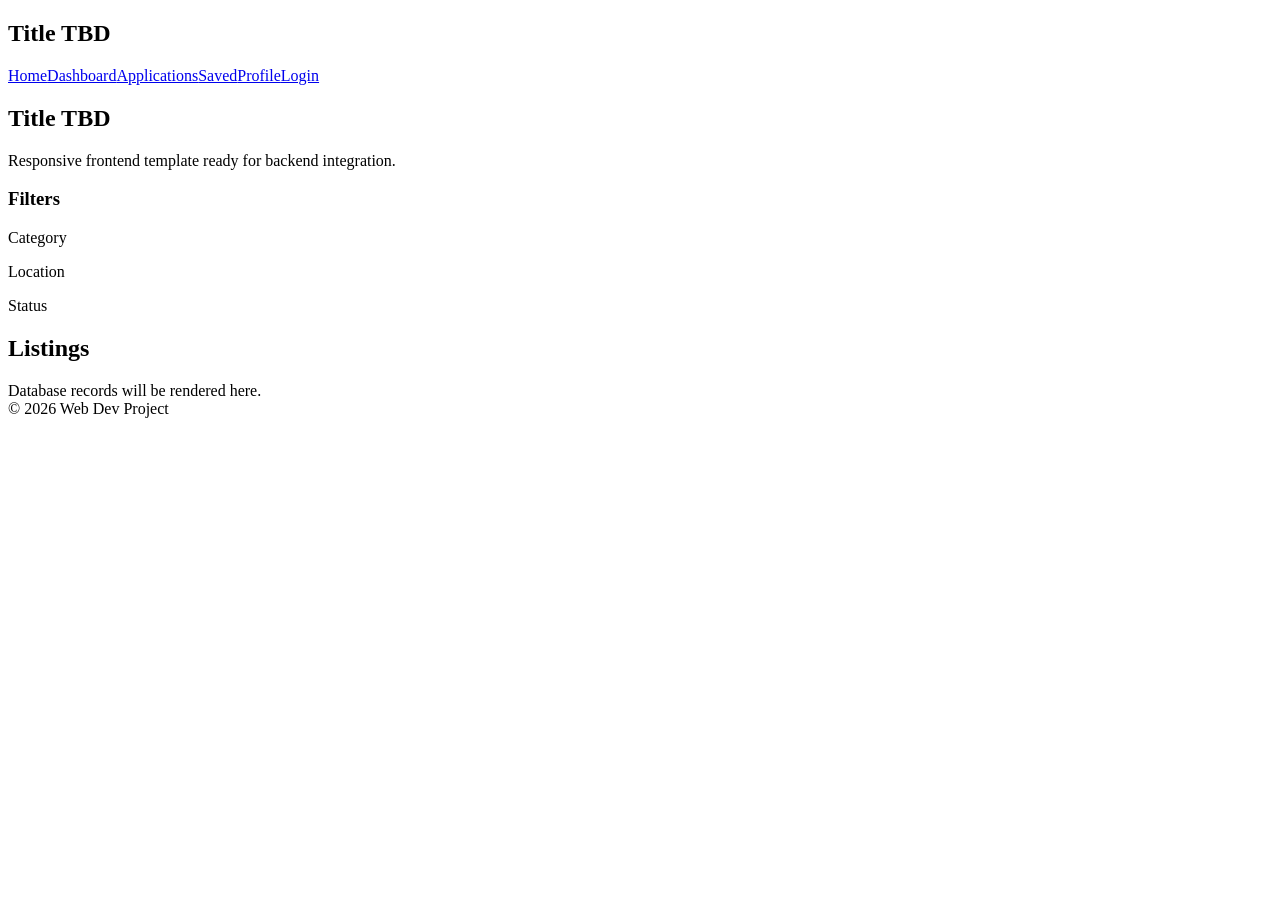
==== index.html @ d54eeb0e "Add files via upload" ====
<!DOCTYPE html><html><head><meta charset="utf-8"><meta name="viewport" content="width=device-width,initial-scale=1"><title>Title TBD</title><link rel="stylesheet" href="css/style.css"></head><body>
<header><h2>Title TBD</h2><nav>
<a href="index.html">Home</a><a href="dashboard.html">Dashboard</a><a href="applications.html">Applications</a><a href="saved-jobs.html">Saved</a><a href="profile.html">Profile</a><a href="login.html">Login</a>
</nav></header>
<section class='hero'><h1>Title TBD</h1><p>Responsive frontend template ready for backend integration.</p></section>
<div class='container'><div class='grid'><div class='sidebar'><h3>Filters</h3><p>Category</p><p>Location</p><p>Status</p></div>
<div class='card'><h2>Listings</h2><div class='job-placeholder'>Database records will be rendered here.</div></div></div></div>
<footer>© 2026 Web Dev Project</footer></body></html>
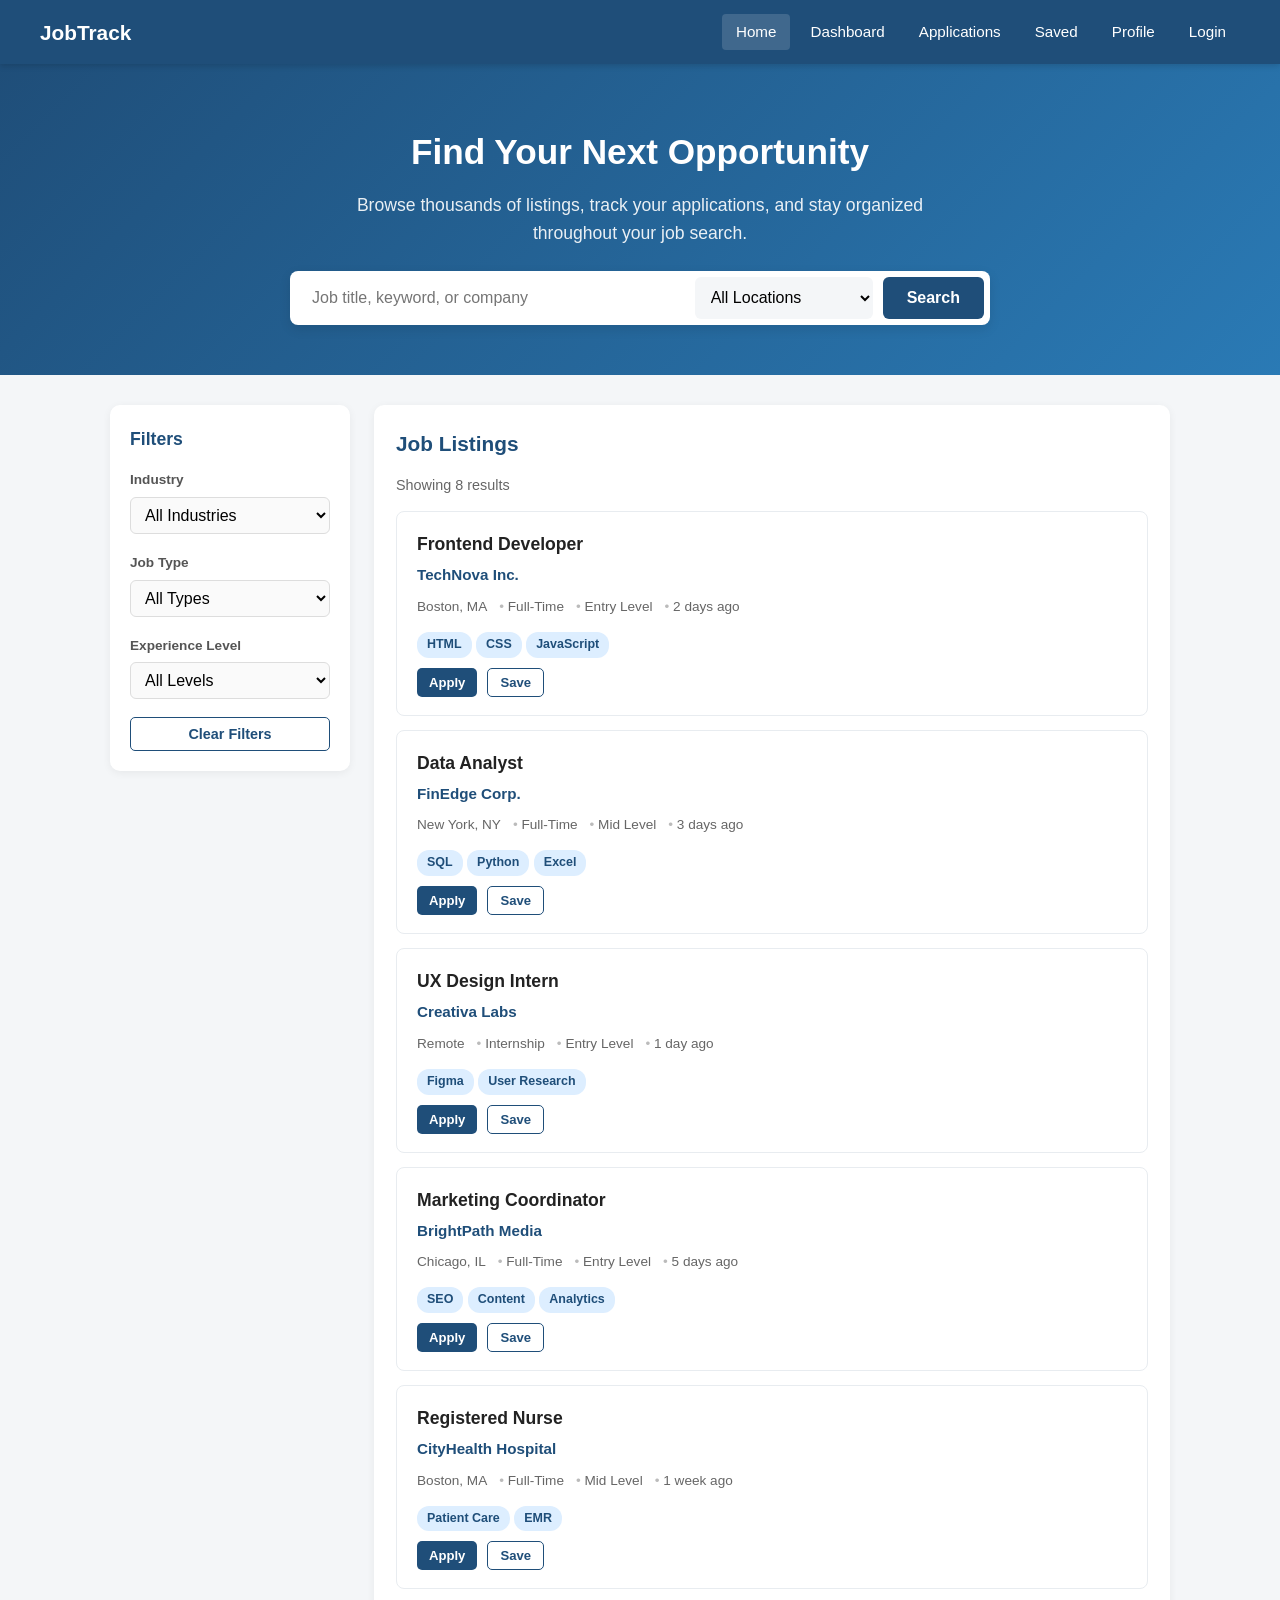
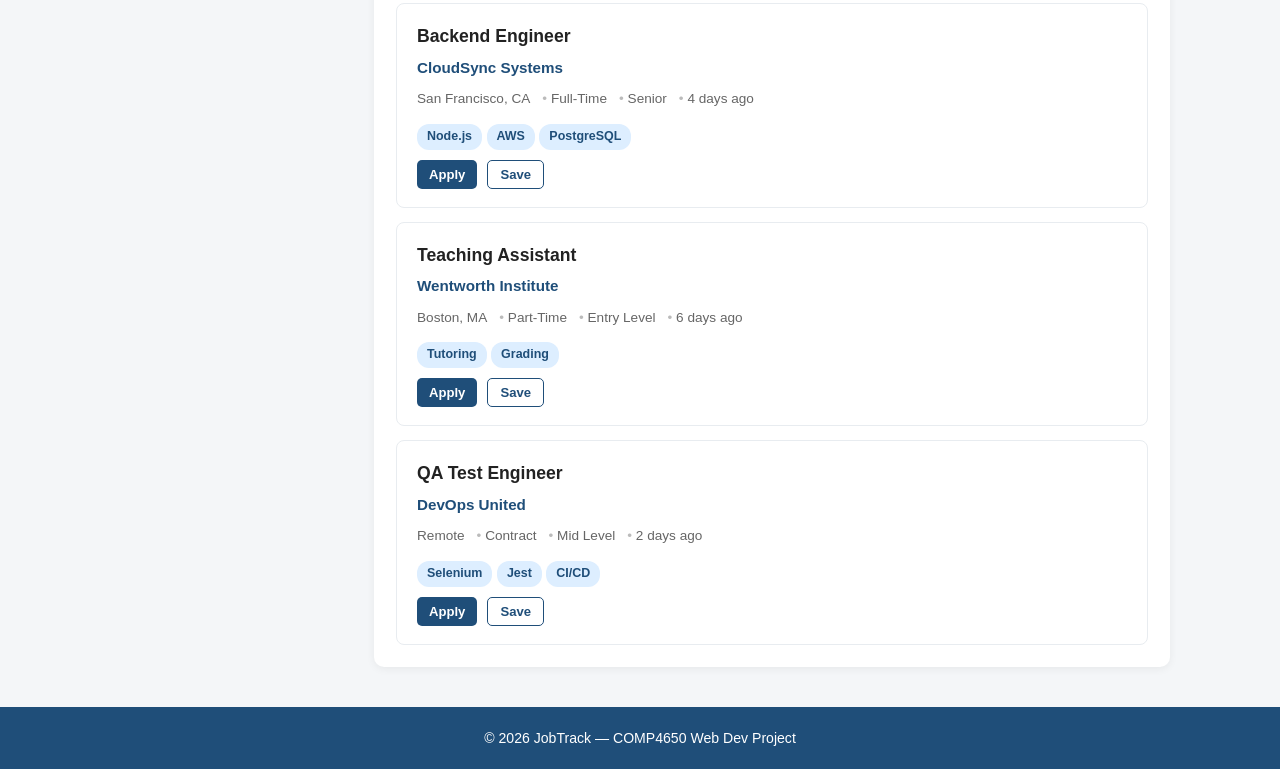
==== commit 72c8e34b: "Finished HTML and CSS Separated JS onto different files rather than throwing it onto the end of HTML" ====
--- a/index.html
+++ b/index.html
@@ -1,8 +1,109 @@
-<!DOCTYPE html><html><head><meta charset="utf-8"><meta name="viewport" content="width=device-width,initial-scale=1"><title>Title TBD</title><link rel="stylesheet" href="css/style.css"></head><body>
-<header><h2>Title TBD</h2><nav>
-<a href="index.html">Home</a><a href="dashboard.html">Dashboard</a><a href="applications.html">Applications</a><a href="saved-jobs.html">Saved</a><a href="profile.html">Profile</a><a href="login.html">Login</a>
-</nav></header>
-<section class='hero'><h1>Title TBD</h1><p>Responsive frontend template ready for backend integration.</p></section>
-<div class='container'><div class='grid'><div class='sidebar'><h3>Filters</h3><p>Category</p><p>Location</p><p>Status</p></div>
-<div class='card'><h2>Listings</h2><div class='job-placeholder'>Database records will be rendered here.</div></div></div></div>
-<footer>© 2026 Web Dev Project</footer></body></html>+<!DOCTYPE html>
+<html lang="en">
+<head>
+  <meta charset="utf-8">
+  <meta name="viewport" content="width=device-width, initial-scale=1">
+  <title>JobTrack - Find Your Next Role</title>
+  <link rel="stylesheet" href="style.css">
+</head>
+<body>
+
+<!--Header/Nav-->
+<header>
+  <h2>JobTrack</h2>
+  <button class="menu-toggle" onclick="document.querySelector('nav').classList.toggle('open')">&#9776;</button>
+  <nav>
+    <a href="index.html" class="active">Home</a>
+    <a href="dashboard.html">Dashboard</a>
+    <a href="applications.html">Applications</a>
+    <a href="saved-jobs.html">Saved</a>
+    <a href="profile.html">Profile</a>
+    <a href="login.html">Login</a>
+  </nav>
+</header>
+
+<!--Hero & Search-->
+<section class="hero">
+  <h1>Find Your Next Opportunity</h1>
+  <p>Browse thousands of listings, track your applications, and stay organized throughout your job search.</p>
+
+  <div class="search-bar">
+    <input type="text" id="searchInput" placeholder="Job title, keyword, or company">
+    <select id="locationFilter">
+      <option value="">All Locations</option>
+      <option value="Boston, MA">Boston, MA</option>
+      <option value="New York, NY">New York, NY</option>
+      <option value="San Francisco, CA">San Francisco, CA</option>
+      <option value="Remote">Remote</option>
+      <option value="Chicago, IL">Chicago, IL</option>
+    </select>
+    <button onclick="filterJobs()">Search</button>
+  </div>
+</section>
+
+<!--Main Content-->
+<div class="container">
+  <div class="grid">
+
+    <!-- Sidebar Filters -->
+    <div class="sidebar">
+      <h3>Filters</h3>
+
+      <div class="filter-group">
+        <label for="industryFilter">Industry</label>
+        <select id="industryFilter" onchange="filterJobs()">
+          <option value="">All Industries</option>
+          <option value="Technology">Technology</option>
+          <option value="Finance">Finance</option>
+          <option value="Healthcare">Healthcare</option>
+          <option value="Marketing">Marketing</option>
+          <option value="Education">Education</option>
+        </select>
+      </div>
+
+      <div class="filter-group">
+        <label for="typeFilter">Job Type</label>
+        <select id="typeFilter" onchange="filterJobs()">
+          <option value="">All Types</option>
+          <option value="Full-Time">Full-Time</option>
+          <option value="Part-Time">Part-Time</option>
+          <option value="Internship">Internship</option>
+          <option value="Contract">Contract</option>
+        </select>
+      </div>
+
+      <div class="filter-group">
+        <label for="experienceFilter">Experience Level</label>
+        <select id="experienceFilter" onchange="filterJobs()">
+          <option value="">All Levels</option>
+          <option value="Entry Level">Entry Level</option>
+          <option value="Mid Level">Mid Level</option>
+          <option value="Senior">Senior</option>
+        </select>
+      </div>
+
+      <button class="btn btn-outline btn-block" onclick="clearFilters()">Clear Filters</button>
+    </div>
+
+    <!-- Job Listings -->
+    <div>
+      <div class="card">
+        <h2>Job Listings</h2>
+        <p id="resultCount" style="color:#666; font-size:.9rem; margin-bottom:14px;">Showing 8 results</p>
+        <div class="job-list" id="jobList">
+        </div>
+      </div>
+    </div>
+
+  </div>
+</div>
+
+<!--Footer-->
+<footer>
+  <p>&copy; 2026 JobTrack &mdash; COMP4650 Web Dev Project</p>
+</footer>
+
+<script src="index.js"></script>
+
+</body>
+</html>
--- a/style.css
+++ b/style.css
@@ -0,0 +1,306 @@
+/*Reset & Base*/
+* { margin: 0; padding: 0; box-sizing: border-box; }
+body { font-family: 'Segoe UI', Arial, sans-serif; background: #f4f6f8; color: #222; line-height: 1.6; }
+a { text-decoration: none; color: inherit; }
+ul { list-style: none; }
+img { max-width: 100%; }
+button, input, select, textarea { font-family: inherit; font-size: inherit; }
+
+/*Header & Nav*/
+header {
+  display: flex; justify-content: space-between; align-items: center;
+  padding: 14px 40px; background: #1f4e79; color: #fff;
+  position: sticky; top: 0; z-index: 100;
+  box-shadow: 0 2px 6px rgba(0,0,0,.15);
+}
+header h2 { font-size: 1.3rem; white-space: nowrap; }
+nav { display: flex; align-items: center; gap: 6px; }
+nav a {
+  color: #fff; padding: 6px 14px; border-radius: 4px;
+  font-size: .95rem; transition: background .2s;
+}
+nav a:hover, nav a.active { background: rgba(255,255,255,.15); }
+
+/*mobile menu toggle*/
+.menu-toggle {
+  display: none; background: none; border: none;
+  color: #fff; font-size: 1.5rem; cursor: pointer;
+}
+
+/*Hero Section*/
+.hero {
+  padding: 60px 20px 50px; text-align: center;
+  background: linear-gradient(135deg, #1f4e79 0%, #2a7ab5 100%);
+  color: #fff;
+}
+.hero h1 { font-size: 2.2rem; margin-bottom: 10px; }
+.hero p { font-size: 1.1rem; opacity: .9; max-width: 600px; margin: 0 auto 24px; }
+
+/*Search Bar*/
+.search-bar {
+  display: flex; gap: 10px; max-width: 700px; margin: 0 auto;
+  background: #fff; border-radius: 8px; padding: 6px;
+  box-shadow: 0 4px 12px rgba(0,0,0,.1);
+}
+.search-bar input {
+  flex: 1; border: none; padding: 12px 16px;
+  border-radius: 6px; outline: none; font-size: 1rem;
+}
+.search-bar select {
+  border: none; padding: 10px 12px; border-radius: 6px;
+  background: #f4f6f8; cursor: pointer; outline: none;
+}
+.search-bar button {
+  background: #1f4e79; color: #fff; border: none;
+  padding: 10px 24px; border-radius: 6px; cursor: pointer;
+  font-weight: 600; transition: background .2s;
+}
+.search-bar button:hover { background: #163a5c; }
+
+/*Layout*/
+.container { max-width: 1100px; margin: 30px auto; padding: 0 20px; }
+.grid { display: grid; grid-template-columns: 240px 1fr; gap: 24px; }
+
+/*Sidebar Filters*/
+.sidebar {
+  background: #fff; border-radius: 10px; padding: 20px;
+  box-shadow: 0 2px 8px rgba(0,0,0,.06); align-self: start;
+  position: sticky; top: 80px;
+}
+.sidebar h3 { font-size: 1.1rem; margin-bottom: 16px; color: #1f4e79; }
+.filter-group { margin-bottom: 18px; }
+.filter-group label {
+  display: block; font-weight: 600; font-size: .85rem;
+  margin-bottom: 6px; color: #555;
+}
+.filter-group select,
+.filter-group input[type="text"] {
+  width: 100%; padding: 8px 10px; border: 1px solid #ddd;
+  border-radius: 6px; background: #fafafa; outline: none;
+}
+.filter-group select:focus,
+.filter-group input[type="text"]:focus { border-color: #1f4e79; }
+
+/*Cards*/
+.card {
+  background: #fff; border-radius: 10px; padding: 22px;
+  box-shadow: 0 2px 8px rgba(0,0,0,.06);
+}
+.card h2 { font-size: 1.3rem; margin-bottom: 14px; color: #1f4e79; }
+
+/*Job Listing Cards*/
+.job-list { display: flex; flex-direction: column; gap: 14px; }
+.job-card {
+  background: #fff; border: 1px solid #e8ecf0; border-radius: 8px;
+  padding: 18px 20px; transition: box-shadow .2s, border-color .2s;
+}
+.job-card:hover { box-shadow: 0 4px 14px rgba(0,0,0,.08); border-color: #1f4e79; }
+.job-card h3 { font-size: 1.1rem; margin-bottom: 4px; }
+.job-card .company { color: #1f4e79; font-weight: 600; font-size: .95rem; }
+.job-card .meta {
+  display: flex; flex-wrap: wrap; gap: 12px;
+  margin: 8px 0 12px; font-size: .85rem; color: #666;
+}
+.job-card .meta span::before { content: '• '; color: #bbb; }
+.job-card .meta span:first-child::before { content: ''; }
+.job-card .actions { display: flex; gap: 10px; }
+
+/*Buttons*/
+.btn {
+  display: inline-block; padding: 8px 18px; border-radius: 5px;
+  border: none; cursor: pointer; font-weight: 600;
+  font-size: .9rem; transition: background .2s, transform .1s;
+}
+.btn:active { transform: scale(.97); }
+.btn-primary { background: #1f4e79; color: #fff; }
+.btn-primary:hover { background: #163a5c; }
+.btn-outline {
+  background: transparent; color: #1f4e79;
+  border: 1.5px solid #1f4e79;
+}
+.btn-outline:hover { background: #1f4e79; color: #fff; }
+.btn-danger { background: #d9534f; color: #fff; }
+.btn-danger:hover { background: #c9302c; }
+.btn-sm { padding: 6px 12px; font-size: .82rem; }
+.btn-block { display: block; width: 100%; text-align: center; }
+
+/*Tags/Badges*/
+.tag {
+  display: inline-block; padding: 3px 10px; border-radius: 12px;
+  font-size: .78rem; font-weight: 600;
+}
+.tag-blue { background: #ddeeff; color: #1f4e79; }
+.tag-green { background: #d4edda; color: #1b5e20; }
+.tag-orange { background: #fff3cd; color: #856404; }
+.tag-red { background: #f8d7da; color: #721c24; }
+.tag-gray { background: #e9ecef; color: #555; }
+
+/*Forms*/
+.form-page {
+  max-width: 440px; margin: 50px auto; padding: 0 20px;
+}
+.form-card {
+  background: #fff; padding: 30px; border-radius: 10px;
+  box-shadow: 0 2px 12px rgba(0,0,0,.08);
+}
+.form-card h2 { text-align: center; margin-bottom: 6px; color: #1f4e79; }
+.form-card .subtitle { text-align: center; color: #777; margin-bottom: 22px; font-size: .9rem; }
+.form-group { margin-bottom: 16px; }
+.form-group label { display: block; font-weight: 600; font-size: .88rem; margin-bottom: 5px; }
+.form-group input,
+.form-group select,
+.form-group textarea {
+  width: 100%; padding: 10px 12px; border: 1px solid #ddd;
+  border-radius: 6px; outline: none; transition: border-color .2s;
+}
+.form-group input:focus,
+.form-group select:focus,
+.form-group textarea:focus { border-color: #1f4e79; }
+.form-group .error-msg {
+  color: #d9534f; font-size: .8rem; margin-top: 4px; display: none;
+}
+.form-group.has-error input,
+.form-group.has-error select { border-color: #d9534f; }
+.form-group.has-error .error-msg { display: block; }
+.form-link { text-align: center; margin-top: 16px; font-size: .9rem; color: #666; }
+.form-link a { color: #1f4e79; font-weight: 600; }
+
+/*Dashboard Stats Row*/
+.stats-row { display: grid; grid-template-columns: repeat(4, 1fr); gap: 16px; margin-bottom: 24px; }
+.stat-card {
+  background: #fff; padding: 20px; border-radius: 10px; text-align: center;
+  box-shadow: 0 2px 8px rgba(0,0,0,.06);
+}
+.stat-card .number { font-size: 2rem; font-weight: 700; color: #1f4e79; }
+.stat-card .label { font-size: .85rem; color: #777; margin-top: 4px; }
+
+/*Application Table*/
+.app-table { width: 100%; border-collapse: collapse; }
+.app-table th {
+  text-align: left; padding: 10px 14px; background: #1f4e79;
+  color: #fff; font-size: .88rem; font-weight: 600;
+}
+.app-table th:first-child { border-radius: 6px 0 0 0; }
+.app-table th:last-child { border-radius: 0 6px 0 0; }
+.app-table td { padding: 12px 14px; border-bottom: 1px solid #eee; font-size: .92rem; }
+.app-table tr:hover td { background: #f8fafc; }
+
+/*Status Indicators*/
+.status {
+  display: inline-block; padding: 3px 10px; border-radius: 12px;
+  font-size: .8rem; font-weight: 600;
+}
+.status-applied { background: #ddeeff; color: #1f4e79; }
+.status-interview { background: #fff3cd; color: #856404; }
+.status-offered { background: #d4edda; color: #1b5e20; }
+.status-rejected { background: #f8d7da; color: #721c24; }
+.status-saved { background: #e9ecef; color: #555; }
+
+/*Progress Tracker*/
+.progress-track {
+  display: flex; align-items: center; gap: 0; margin: 10px 0;
+}
+.progress-step {
+  flex: 1; text-align: center; position: relative;
+  font-size: .75rem; color: #999;
+}
+.progress-step .dot {
+  width: 18px; height: 18px; border-radius: 50%;
+  background: #ddd; margin: 0 auto 4px; border: 2px solid #ddd;
+  transition: background .2s;
+}
+.progress-step.completed .dot { background: #1f4e79; border-color: #1f4e79; }
+.progress-step.active .dot { background: #fff; border-color: #1f4e79; }
+.progress-step.completed, .progress-step.active { color: #1f4e79; font-weight: 600; }
+.progress-line {
+  flex: 1; height: 3px; background: #ddd; min-width: 20px;
+}
+.progress-line.filled { background: #1f4e79; }
+
+/*Profile Page*/
+.profile-header {
+  display: flex; align-items: center; gap: 24px;
+  padding: 24px; background: #fff; border-radius: 10px;
+  box-shadow: 0 2px 8px rgba(0,0,0,.06); margin-bottom: 24px;
+}
+.profile-avatar {
+  width: 90px; height: 90px; border-radius: 50%;
+  background: #1f4e79; color: #fff; display: flex;
+  align-items: center; justify-content: center;
+  font-size: 2rem; font-weight: 700; flex-shrink: 0;
+}
+.profile-info h2 { margin-bottom: 4px; }
+.profile-info p { color: #666; font-size: .92rem; }
+.profile-section { margin-bottom: 24px; }
+.profile-section h3 { font-size: 1.1rem; color: #1f4e79; margin-bottom: 12px; border-bottom: 2px solid #eee; padding-bottom: 6px; }
+
+/*Saved Jobs*/
+.saved-grid { display: grid; grid-template-columns: repeat(auto-fill, minmax(300px, 1fr)); gap: 16px; }
+.saved-card {
+  background: #fff; border: 1px solid #e8ecf0; border-radius: 8px;
+  padding: 18px; transition: box-shadow .2s;
+}
+.saved-card:hover { box-shadow: 0 4px 14px rgba(0,0,0,.08); }
+.saved-card h3 { font-size: 1rem; margin-bottom: 4px; }
+.saved-card .company { color: #1f4e79; font-weight: 600; font-size: .9rem; }
+.saved-card .meta { font-size: .82rem; color: #888; margin: 6px 0 12px; }
+
+/*Activity List*/
+.activity-list { display: flex; flex-direction: column; gap: 10px; }
+.activity-item {
+  display: flex; align-items: center; gap: 12px;
+  padding: 12px 16px; background: #f9fafb; border-radius: 8px;
+  font-size: .9rem;
+}
+.activity-dot { width: 10px; height: 10px; border-radius: 50%; flex-shrink: 0; }
+.activity-dot.blue { background: #1f4e79; }
+.activity-dot.green { background: #28a745; }
+.activity-dot.orange { background: #ffc107; }
+.activity-time { margin-left: auto; color: #999; font-size: .8rem; white-space: nowrap; }
+
+/*Empty State*/
+.empty-state {
+  text-align: center; padding: 40px 20px; color: #999;
+}
+.empty-state p { margin-bottom: 16px; }
+
+/*Alert*/
+.alert {
+  padding: 12px 18px; border-radius: 6px; margin-bottom: 16px;
+  font-size: .9rem; display: none;
+}
+.alert-success { background: #d4edda; color: #155724; border: 1px solid #c3e6cb; }
+.alert-error { background: #f8d7da; color: #721c24; border: 1px solid #f5c6cb; }
+
+/*Footer*/
+footer {
+  text-align: center; background: #1f4e79; color: #fff;
+  padding: 20px; margin-top: 40px; font-size: .88rem;
+}
+footer a { color: #a8d0f0; }
+
+/*Responsive*/
+@media (max-width: 768px) {
+  header { flex-direction: column; padding: 12px 20px; gap: 10px; }
+  .menu-toggle { display: block; position: absolute; right: 20px; top: 14px; }
+  header { position: relative; }
+  nav { display: none; flex-direction: column; width: 100%; gap: 0; }
+  nav.open { display: flex; }
+  nav a { padding: 10px; text-align: center; border-top: 1px solid rgba(255,255,255,.1); }
+
+  .hero h1 { font-size: 1.6rem; }
+  .search-bar { flex-direction: column; }
+  .search-bar select { width: 100%; }
+  .grid { grid-template-columns: 1fr; }
+  .sidebar { position: static; }
+  .stats-row { grid-template-columns: repeat(2, 1fr); }
+  .profile-header { flex-direction: column; text-align: center; }
+  .app-table { font-size: .82rem; }
+  .app-table th, .app-table td { padding: 8px 6px; }
+  .saved-grid { grid-template-columns: 1fr; }
+}
+
+@media (max-width: 480px) {
+  .stats-row { grid-template-columns: 1fr; }
+  .job-card .actions { flex-direction: column; }
+}
